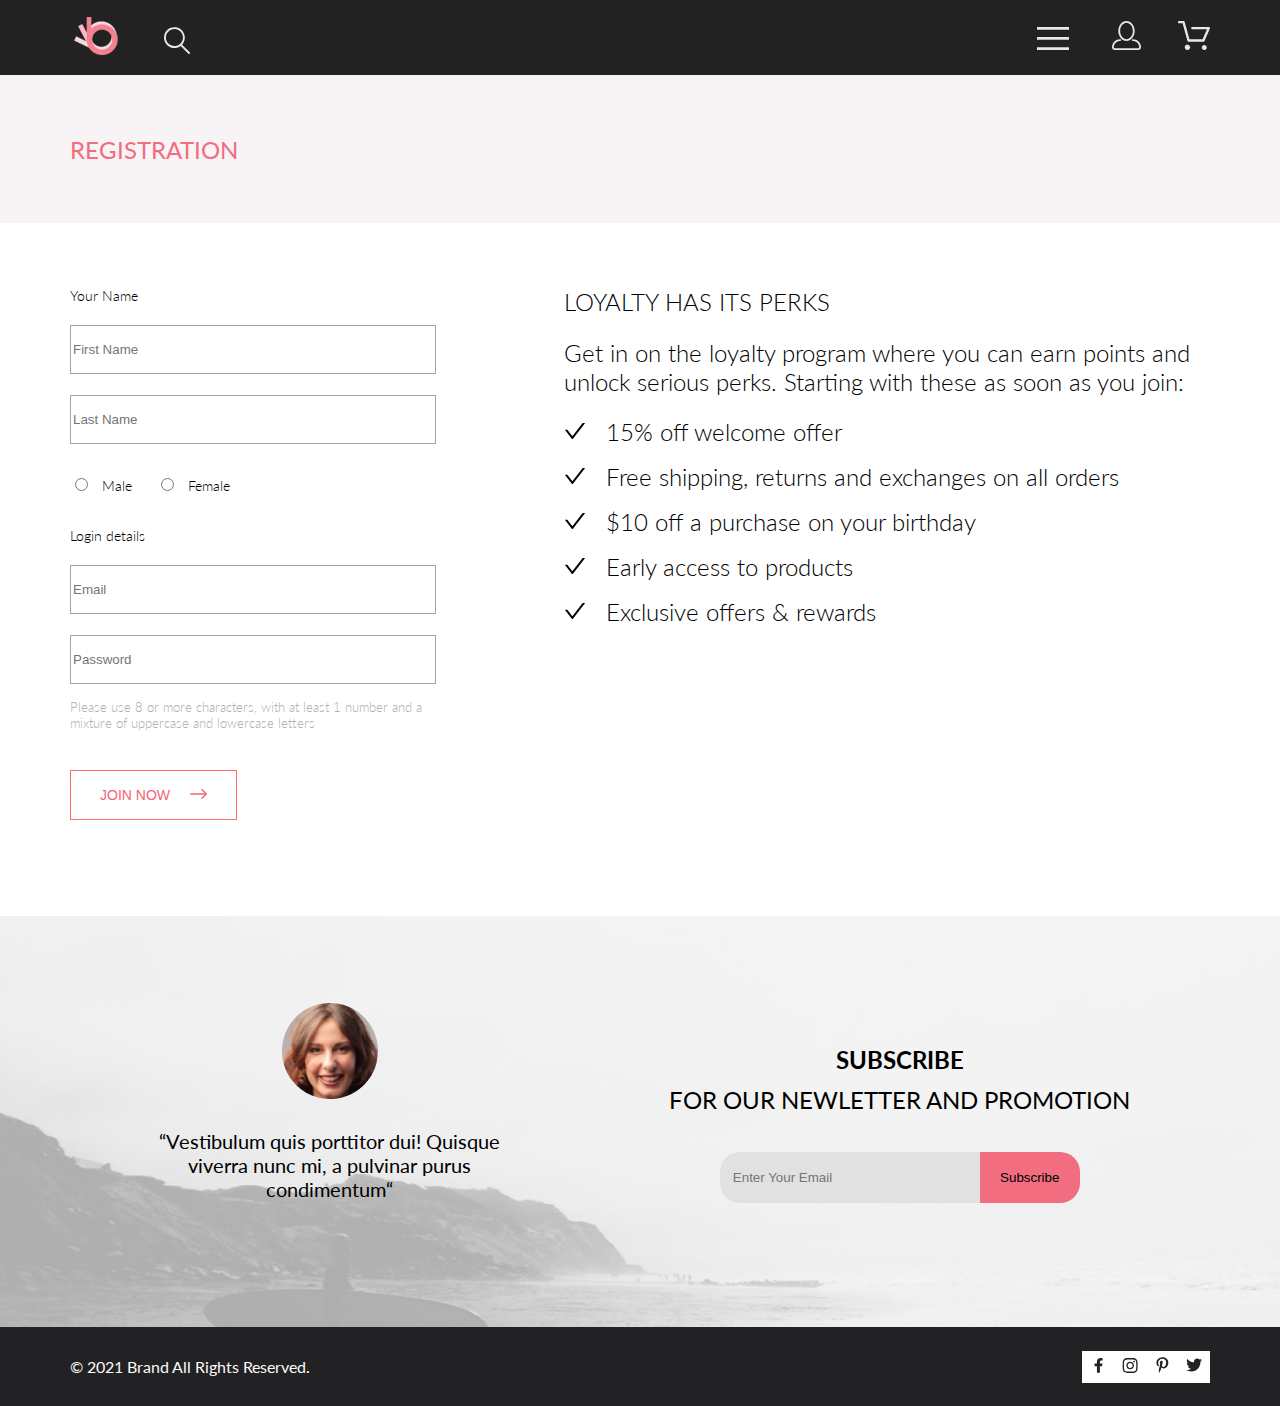
==== registration.html @ ab6d0877 "Дабавил препроцессоры, сделал вложенность и добавил страницу registration" ====
<!DOCTYPE html>
<html lang="en">

<head>
    <meta charset="UTF-8">
    <meta http-equiv="X-UA-Compatible" content="IE=edge">
    <meta name="viewport" content="width=device-width, initial-scale=1.0">
    <link rel="stylesheet" href="./css/reset.css">
    <link rel="stylesheet" href="css/style.css">
    <link rel="preconnect" href="https://fonts.gstatic.com">
    <link href="https://fonts.googleapis.com/css2?family=Lato:ital,wght@0,300;0,400;0,700;0,900;1,400&display=swap"
        rel="stylesheet">
    <title>REGISTRATION</title>
</head>

<body>
    <header class="header">
        <div class="container header__container">
            <div>
                <img src="" alt="">
                <a class="header__logo" href="./index.html"><img src="./img/logo.svg" alt="logo" width="44"
                        height="38"></a>
                <svg width="27" height="28" viewBox="0 0 27 28" fill="none" xmlns="http://www.w3.org/2000/svg">
                    <path
                        d="M19.0596 17.6259C20.6713 15.8658 21.6282 13.6048 21.7698 11.2225C21.9113 8.84018 21.2288 6.48173 19.8369 4.54318C18.445 2.60463 16.4285 1.20404 14.126 0.576619C11.8234 -0.0508009 9.3751 0.13316 7.19217 1.09761C5.00923 2.06205 3.22463 3.74825 2.13804 5.87302C1.05145 7.9978 0.729054 10.4318 1.225 12.7661C1.72094 15.1005 3.00501 17.1932 4.86158 18.6927C6.71814 20.1922 9.03413 21.0072 11.4206 21.0009C13.673 21.004 15.8645 20.27 17.6606 18.9109L25.4086 26.7179C25.4941 26.807 25.5965 26.8781 25.7099 26.927C25.8232 26.9759 25.9452 27.0017 26.0686 27.0029C26.1923 27.0033 26.3148 26.9782 26.4283 26.9292C26.5419 26.8801 26.6441 26.8082 26.7286 26.7179C26.9025 26.537 26.9997 26.2958 26.9997 26.0449C26.9997 25.794 26.9025 25.5528 26.7286 25.3719L19.0596 17.6259ZM2.88662 10.5009C2.89946 8.81563 3.41094 7.17187 4.35659 5.77685C5.30224 4.38183 6.63972 3.29801 8.20044 2.662C9.76115 2.02599 11.4752 1.86627 13.1266 2.20298C14.7779 2.53969 16.2926 3.35775 17.4797 4.55404C18.6668 5.75033 19.4732 7.27129 19.7972 8.92519C20.1212 10.5791 19.9483 12.2919 19.3002 13.8476C18.6522 15.4034 17.5581 16.7325 16.1559 17.6674C14.7536 18.6023 13.1059 19.1011 11.4206 19.1009C9.14916 19.0901 6.97482 18.1784 5.37484 16.566C3.77486 14.9537 2.87998 12.7724 2.88662 10.5009Z"
                        fill="#E8E8E8" />
                </svg>
            </div>
            <div>
                <button type="button" class="header__button">
                    <svg width="32" height="23" viewBox="0 0 32 23" fill="none" xmlns="http://www.w3.org/2000/svg">
                        <path d="M0 23V20.31H32V23H0ZM0 12.76V10.07H32V12.76H0ZM0 2.69V0H32V2.69H0Z" fill="#E8E8E8" />
                    </svg>
                </button>
                <a class="header__person" href="#"><svg width="29" height="29" viewBox="0 0 29 29" fill="none"
                        xmlns="http://www.w3.org/2000/svg">
                        <path
                            d="M14.5 19.937C19 19.937 22.656 15.464 22.656 9.968C22.656 4.472 19 0 14.5 0C13.3631 0.0217413 12.2463 0.303398 11.2351 0.823397C10.2239 1.34339 9.34507 2.08794 8.66602 3C7.12663 4.99573 6.30819 7.45381 6.34399 9.974C6.34399 15.465 10 19.937 14.5 19.937ZM14.5 1.813C18 1.813 20.844 5.472 20.844 9.969C20.844 14.466 17.998 18.125 14.5 18.125C11.002 18.125 8.15603 14.465 8.15503 9.969C8.15403 5.473 11 1.813 14.5 1.813ZM20.844 18.125C20.6036 18.125 20.373 18.2205 20.203 18.3905C20.033 18.5605 19.9375 18.7911 19.9375 19.0315C19.9375 19.2719 20.033 19.5025 20.203 19.6725C20.373 19.8425 20.6036 19.938 20.844 19.938C22.526 19.9399 24.1386 20.6088 25.3279 21.7982C26.5172 22.9875 27.1861 24.6 27.188 26.282C27.1875 26.5221 27.0918 26.7523 26.922 26.9221C26.7522 27.0918 26.5221 27.1875 26.282 27.188H2.71997C2.47985 27.1875 2.24975 27.0918 2.07996 26.9221C1.91016 26.7523 1.81449 26.5221 1.81396 26.282C1.81608 24.6001 2.48517 22.9877 3.67444 21.7985C4.86371 20.6092 6.47608 19.9401 8.15796 19.938C8.39824 19.938 8.62868 19.8425 8.79858 19.6726C8.96849 19.5027 9.06396 19.2723 9.06396 19.032C9.06396 18.7917 8.96849 18.5613 8.79858 18.3914C8.62868 18.2215 8.39824 18.126 8.15796 18.126C5.99541 18.1279 3.92201 18.9875 2.39258 20.5164C0.863144 22.0453 0.00264777 24.1185 0 26.281C0.000794067 27.0019 0.287502 27.693 0.797241 28.2027C1.30698 28.7125 1.99811 28.9992 2.71899 29H26.282C27.0027 28.9989 27.6936 28.7121 28.2031 28.2024C28.7126 27.6927 28.9992 27.0017 29 26.281C28.9974 24.1187 28.1372 22.0457 26.6083 20.5168C25.0793 18.9878 23.0063 18.1276 20.844 18.125Z"
                            fill="#E8E8E8" />
                    </svg></a>
                <a href="#"><svg width="32" height="29" viewBox="0 0 32 29" fill="none"
                        xmlns="http://www.w3.org/2000/svg">
                        <path
                            d="M26.2009 29C25.5532 28.9738 24.9415 28.6948 24.4972 28.2227C24.0529 27.7506 23.8114 27.1232 23.8245 26.475C23.8376 25.8269 24.1043 25.2097 24.5673 24.7559C25.0303 24.3022 25.6527 24.048 26.301 24.048C26.9493 24.048 27.5717 24.3022 28.0347 24.7559C28.4977 25.2097 28.7644 25.8269 28.7775 26.475C28.7906 27.1232 28.549 27.7506 28.1047 28.2227C27.6604 28.6948 27.0488 28.9738 26.401 29H26.2009ZM6.75293 26.32C6.75293 25.79 6.91011 25.2718 7.20459 24.8311C7.49907 24.3904 7.91764 24.0469 8.40735 23.844C8.89705 23.6412 9.43594 23.5881 9.95581 23.6915C10.4757 23.7949 10.9532 24.0502 11.328 24.425C11.7028 24.7998 11.9581 25.2773 12.0615 25.7972C12.1649 26.317 12.1118 26.8559 11.9089 27.3456C11.7061 27.8353 11.3626 28.2539 10.9219 28.5483C10.4812 28.8428 9.96304 29 9.43298 29C9.08087 29.0003 8.73212 28.9311 8.40674 28.7966C8.08136 28.662 7.78569 28.4646 7.53662 28.2158C7.28755 27.9669 7.09001 27.6713 6.9552 27.3461C6.82039 27.0208 6.75098 26.6721 6.75098 26.32H6.75293ZM10.553 20.686C10.2935 20.6868 10.0409 20.6024 9.83411 20.4457C9.62727 20.2891 9.47758 20.0689 9.40796 19.819L4.57495 2.36401H1.18201C0.868521 2.36401 0.567859 2.23947 0.346191 2.01781C0.124523 1.79614 0 1.49549 0 1.18201C0 0.868519 0.124523 0.567873 0.346191 0.346205C0.567859 0.124537 0.868521 5.81268e-06 1.18201 5.81268e-06H5.46301C5.7225 -0.00080736 5.97504 0.0837201 6.18176 0.240568C6.38848 0.397416 6.53784 0.617884 6.60693 0.868006L11.4399 18.323H24.6179L29.001 8.27501H14.401C14.2428 8.27961 14.0854 8.25242 13.9379 8.19507C13.7904 8.13771 13.6559 8.05134 13.5424 7.94108C13.4288 7.83082 13.3386 7.69891 13.277 7.55315C13.2154 7.40739 13.1836 7.25075 13.1836 7.0925C13.1836 6.93426 13.2154 6.77762 13.277 6.63186C13.3386 6.4861 13.4288 6.35419 13.5424 6.24393C13.6559 6.13367 13.7904 6.0473 13.9379 5.98994C14.0854 5.93259 14.2428 5.90541 14.401 5.91001H30.814C31.0097 5.90996 31.2022 5.95866 31.3744 6.05172C31.5465 6.14478 31.6928 6.27926 31.7999 6.44301C31.9078 6.60729 31.9734 6.79569 31.9908 6.99145C32.0083 7.18721 31.9771 7.38424 31.9 7.565L26.495 19.977C26.4026 20.1876 26.251 20.3668 26.0585 20.4927C25.866 20.6186 25.641 20.6858 25.411 20.686H10.553Z"
                            fill="#E8E8E8" />
                    </svg></a>
            </div>
        </div>
        <nav class="header__navigation">
            <button type="button" class="header__navigation__button">
                <img src="./img/navigation__button.svg" alt="navigation__button" width="12" height="12">
            </button>
            <h2 class="header__title">menu</h2>
            <ul class="header__navigation-list">
                <li class="header__navigation-item">
                    <a class="header__sub-title" href="#">man</a>
                    <ul class="header__sub-navigation-list">
                        <li><a href="#" class="header__sub-navigation-link">Accessories</a></li>
                        <li><a href="#" class="header__sub-navigation-link">Bags</a></li>
                        <li><a href="#" class="header__sub-navigation-link">Denim</a></li>
                        <li><a href="#" class="header__sub-navigation-link">T-Shirts</a></li>
                    </ul>
                </li>
                <li class="header__navigation-item">
                    <a class="header__sub-title" href="#">woman</a>
                    <ul class="header__sub-navigation-list">
                        <li><a href="#" class="header__sub-navigation-link">Accessories</a></li>
                        <li><a href="#" class="header__sub-navigation-link">Jackets & Coats</a></li>
                        <li><a href="#" class="header__sub-navigation-link">Polos</a></li>
                        <li><a href="#" class="header__sub-navigation-link">T-Shirts</a></li>
                        <li><a href="#" class="header__sub-navigation-link">Shirts</a></li>
                    </ul>
                </li>
                <li class="header__navigation-item">
                    <a class="header__sub-title" href="#">kids</a>
                    <ul class="header__sub-navigation-list">
                        <li><a href="#" class="header__sub-navigation-link">Accessories</a></li>
                        <li><a href="#" class="header__sub-navigation-link">Jackets & Coats</a></li>
                        <li><a href="#" class="header__sub-navigation-link">Polos</a></li>
                        <li><a href="#" class="header__sub-navigation-link">T-Shirts</a></li>
                        <li><a href="#" class="header__sub-navigation-link">Shirts</a></li>
                        <li><a href="#" class="header__sub-navigation-link">Bags</a></li>
                    </ul>
                </li>
            </ul>
        </nav>
    </header>
    <main>
        <section class="registration__banner">
            <div class="registration__banner container">
                <h1 class="registration__banner_text">registration</h1>
            </div>
        </section>
        <section class="registration container">
            <ul class="registration__box">
                <li class="registration__form">
                    <form action="#">
                        <fieldset>
                            <legend>Your Name</legend>
                            <div class="registration__form__name">
                                <label for="name"></label>
                                <input class="registration__form__area" id="name" type="text" required
                                    placeholder="First Name">
                            </div>
                            <div class="registration__form__lastname">
                                <label for="last name"></label>
                                <input class="registration__form__area" id="last name" type="text" required
                                    placeholder="Last Name">
                            </div>
                            <div class="registration__form__male">
                                <input class="registration__form__male_tape" type="radio" name="male" value="Male"
                                    id="Male">
                                <label class="registration__form__male_text" for="Male">Male</label>
                                <input class="registration__form__male_tape" type="radio" name="male" value="Female"
                                    id="Female">
                                <label class="registration__form__male_text" for="Female">Female</label>
                            </div>
                        </fieldset>
                        <fieldset>
                            <legend>Login details</legend>
                            <div class="registration__form__login">
                                <label for="email"></label>
                                <input class="registration__form__area" id="email" type="email" required
                                    placeholder="Email">
                            </div>
                            <div class="registration__form__password">
                                <label for="password"></label>
                                <input class="registration__form__area" id="password" type="password" required
                                    placeholder="Password">
                            </div>
                            <p class="registration__form_text">Please use 8 or more characters, with at least 1 number
                                and a mixture of
                                uppercase and
                                lowercase letters</p>
                        </fieldset>
                        <button type="submit" class="registration__form__button">JOIN NOW
                            <svg class="registration__form__button_img" width="17" height="10" viewBox="0 0 17 10"
                                xmlns="http://www.w3.org/2000/svg">
                                <path clip-rule="evenodd"
                                    d="M11.54 0.208095C11.6058 0.142131 11.684 0.0897967 11.77 0.0540883C11.8561 0.01838 11.9483 0 12.0415 0C12.1347 0 12.2269 0.01838 12.313 0.0540883C12.399 0.0897967 12.4772 0.142131 12.543 0.208095L16.7929 4.458C16.8589 4.5238 16.9112 4.60196 16.9469 4.68802C16.9826 4.77407 17.001 4.86632 17.001 4.95949C17.001 5.05266 16.9826 5.14491 16.9469 5.23097C16.9112 5.31702 16.8589 5.39518 16.7929 5.46098L12.543 9.71089C12.41 9.84389 12.2296 9.91861 12.0415 9.91861C11.8534 9.91861 11.673 9.84389 11.54 9.71089C11.407 9.57788 11.3323 9.39749 11.3323 9.2094C11.3323 9.0213 11.407 8.84091 11.54 8.70791L15.2898 4.95949L11.54 1.21107C11.474 1.14528 11.4217 1.06711 11.386 0.981059C11.3503 0.895005 11.3319 0.802752 11.3319 0.709584C11.3319 0.616415 11.3503 0.524162 11.386 0.438109C11.4217 0.352055 11.474 0.273891 11.54 0.208095Z" />
                                <path clip-rule="evenodd"
                                    d="M0 4.95948C0 4.77162 0.0746263 4.59146 0.207462 4.45862C0.340297 4.32579 0.52046 4.25116 0.708318 4.25116H15.583C15.7708 4.25116 15.951 4.32579 16.0838 4.45862C16.2167 4.59146 16.2913 4.77162 16.2913 4.95948C16.2913 5.14734 16.2167 5.3275 16.0838 5.46033C15.951 5.59317 15.7708 5.6678 15.583 5.6678H0.708318C0.52046 5.6678 0.340297 5.59317 0.207462 5.46033C0.0746263 5.3275 0 5.14734 0 4.95948Z" />
                            </svg>
                        </button>
                    </form>
                <li class="registration__box_info">
                    <p class="registration__info_title">LOYALTY HAS ITS PERKS</p>
                    <p class="registration__info_text">Get in on the loyalty program where you can earn points and
                        unlock serious perks. Starting with
                        these as soon as you join:</p>
                    <ul class="registration__info_list">
                        <li class="registration__info_item">15% off welcome offer</li>
                        <li class="registration__info_item">Free shipping, returns and exchanges on all orders</li>
                        <li class="registration__info_item">$10 off a purchase on your birthday</li>
                        <li class="registration__info_item">Early access to products</li>
                        <li class="registration__info_item">Exclusive offers & rewards</li>
                    </ul>
                </li>
            </ul>
        </section>
    </main>
    <footer class="footer">
        <div class="footer__box container">
            <ul class="footer__list">
                <li class="footer__info">
                    <img class="footer_women__img" src="./img/footer-women.png" alt="footer_women">
                    <p class="footer__text">“Vestibulum quis porttitor dui! Quisque viverra nunc mi, a pulvinar purus
                        condimentum“</p>
                </li>
                <li class="footer__registration">
                    <h1 class="footer__sub-title">subscribe</h1>
                    <h2 class="footer__title">for our newletter and
                        promotion</h2>
                    <form class="footer__form" action="#">
                        <label for="Email"></label>
                        <input class="footer__area" id="Email" type="email" required placeholder="   Enter Your Email">
                        <button class="footer__button" type="submit">Subscribe</button>
                    </form>
                </li>
            </ul>
        </div>
        <div class="footer__bottom">
            <div class="footer__bottom_box container">
                <div>
                    <p class="footer__bottom_text">© 2021 Brand All Rights Reserved.</p>
                </div>
                <div>
                    <ul class="footer__bottom_list">
                        <li class="footer__bottom_item"><a class="footer-link-img" href="#"><svg width="9" height="15"
                                    viewBox="0 0 9 15" xmlns="http://www.w3.org/2000/svg">
                                    <path
                                        d="M8.08836 8.28L8.50686 5.61602H5.89022V3.88729C5.89022 3.15847 6.25574 2.44806 7.42765 2.44806H8.61722V0.179975C8.61722 0.179975 7.53772 0 6.50561 0C4.35073 0 2.9422 1.27593 2.9422 3.5857V5.61602H0.546875V8.28H2.9422V14.72H5.89022V8.28H8.08836Z" />
                                </svg></a>
                        </li>
                        <li class="footer__bottom_item"><a class="footer-link-img" href="#"><svg width="16" height="15"
                                    viewBox="0 0 16 15" xmlns="http://www.w3.org/2000/svg">
                                    <path
                                        d="M8.13897 3.68159C6.02383 3.68159 4.31774 5.38491 4.31774 7.49663C4.31774 9.60835 6.02383 11.3117 8.13897 11.3117C10.2541 11.3117 11.9602 9.60835 11.9602 7.49663C11.9602 5.38491 10.2541 3.68159 8.13897 3.68159ZM8.13897 9.9769C6.77211 9.9769 5.65467 8.8646 5.65467 7.49663C5.65467 6.12866 6.76878 5.01636 8.13897 5.01636C9.50915 5.01636 10.6233 6.12866 10.6233 7.49663C10.6233 8.8646 9.50583 9.9769 8.13897 9.9769ZM13.0078 3.52554C13.0078 4.02026 12.6087 4.41538 12.1165 4.41538C11.621 4.41538 11.2252 4.01694 11.2252 3.52554C11.2252 3.03413 11.6243 2.63569 12.1165 2.63569C12.6087 2.63569 13.0078 3.03413 13.0078 3.52554ZM15.5386 4.42866C15.4821 3.23667 15.2094 2.18081 14.3347 1.31089C13.4634 0.440967 12.4058 0.168701 11.2119 0.108936C9.9814 0.039209 6.29321 0.039209 5.0627 0.108936C3.8721 0.165381 2.81453 0.437646 1.93987 1.30757C1.06522 2.17749 0.795836 3.23335 0.735973 4.42534C0.666134 5.65386 0.666134 9.33608 0.735973 10.5646C0.79251 11.7566 1.06522 12.8124 1.93987 13.6824C2.81453 14.5523 3.86878 14.8246 5.0627 14.8843C6.29321 14.9541 9.9814 14.9541 11.2119 14.8843C12.4058 14.8279 13.4634 14.5556 14.3347 13.6824C15.2061 12.8124 15.4788 11.7566 15.5386 10.5646C15.6085 9.33608 15.6085 5.65718 15.5386 4.42866ZM13.949 11.8828C13.6895 12.5335 13.1874 13.0349 12.5322 13.2972C11.5511 13.6857 9.22314 13.596 8.13897 13.596C7.05479 13.596 4.72348 13.6824 3.74573 13.2972C3.09389 13.0382 2.59171 12.5369 2.32898 11.8828C1.93987 10.9033 2.02967 8.57905 2.02967 7.49663C2.02967 6.41421 1.9432 4.08667 2.32898 3.1105C2.58838 2.45972 3.09056 1.95835 3.74573 1.69604C4.7268 1.30757 7.05479 1.39722 8.13897 1.39722C9.22314 1.39722 11.5545 1.31089 12.5322 1.69604C13.184 1.95503 13.6862 2.4564 13.949 3.1105C14.3381 4.08999 14.2483 6.41421 14.2483 7.49663C14.2483 8.57905 14.3381 10.9066 13.949 11.8828Z" />
                                </svg></a></li>
                        <li class="footer__bottom_item"><a class="footer-link-img" href="#"><svg width="13" height="16"
                                    viewBox="0 0 13 16" xmlns="http://www.w3.org/2000/svg">
                                    <path
                                        d="M6.74032 0.203125C3.55564 0.203125 0.408203 2.34063 0.408203 5.8C0.408203 8 1.63738 9.25 2.38233 9.25C2.68963 9.25 2.86655 8.3875 2.86655 8.14375C2.86655 7.85313 2.13091 7.23438 2.13091 6.025C2.13091 3.5125 4.03055 1.73125 6.4889 1.73125C8.60271 1.73125 10.1671 2.94062 10.1671 5.1625C10.1671 6.82187 9.50597 9.93437 7.36422 9.93437C6.59133 9.93437 5.93018 9.37187 5.93018 8.56563C5.93018 7.38438 6.74963 6.24062 6.74963 5.02187C6.74963 2.95312 3.835 3.32812 3.835 5.82812C3.835 6.35313 3.90018 6.93437 4.13298 7.4125C3.70463 9.26875 2.82931 12.0344 2.82931 13.9469C2.82931 14.5375 2.91311 15.1188 2.96899 15.7094C3.07452 15.8281 3.02175 15.8156 3.18316 15.7563C4.74757 13.6 4.69169 13.1781 5.3994 10.3562C5.78119 11.0875 6.76826 11.4812 7.55046 11.4812C10.8469 11.4812 12.3275 8.24688 12.3275 5.33125C12.3275 2.22813 9.66427 0.203125 6.74032 0.203125Z" />
                                </svg></a></li>
                        <li class="footer__bottom_item"><a class="footer-link-img" href="#"><svg width="17" height="14"
                                    viewBox="0 0 17 14" xmlns="http://www.w3.org/2000/svg">
                                    <path
                                        d="M14.417 3.74052C14.427 3.88264 14.427 4.0248 14.427 4.16692C14.427 8.50192 11.1498 13.4969 5.15986 13.4969C3.31448 13.4969 1.60022 12.9588 0.158203 12.0248C0.420396 12.0552 0.67247 12.0654 0.944752 12.0654C2.46741 12.0654 3.8691 11.5476 4.98843 10.6644C3.5565 10.6339 2.3565 9.68977 1.94305 8.39027C2.14475 8.4207 2.34642 8.44102 2.5582 8.44102C2.85063 8.44102 3.14308 8.40039 3.41533 8.32936C1.92291 8.02477 0.803551 6.70498 0.803551 5.11108V5.07048C1.23715 5.31414 1.74139 5.46642 2.2758 5.4867C1.39849 4.89786 0.823727 3.8928 0.823727 2.75573C0.823727 2.14661 0.985041 1.58823 1.26741 1.10092C2.87077 3.09077 5.28086 4.39023 7.98334 4.53239C7.93293 4.28873 7.90266 4.03495 7.90266 3.78114C7.90266 1.97402 9.35477 0.501953 11.1598 0.501953C12.0976 0.501953 12.9446 0.897891 13.5396 1.53748C14.2757 1.39536 14.9816 1.12123 15.6068 0.745609C15.3648 1.50705 14.8505 2.14664 14.1749 2.5527C14.8304 2.48167 15.4657 2.29889 16.0505 2.04511C15.6069 2.69483 15.0522 3.27348 14.417 3.74052Z" />
                                </svg></a></li>
                    </ul>
                </div>
            </div>
        </div>
    </footer>
</body>

</html>
---- css/style.css ----
/* http://meyerweb.com/eric/tools/css/reset/ 
   v2.0 | 20110126
   License: none (public domain)
*/
html,
body,
div,
span,
applet,
object,
iframe,
h1,
h2,
h3,
h4,
h5,
h6,
p,
blockquote,
pre,
a,
abbr,
acronym,
address,
big,
cite,
code,
del,
dfn,
em,
img,
ins,
kbd,
q,
s,
samp,
small,
strike,
strong,
sub,
sup,
tt,
var,
b,
u,
i,
center,
dl,
dt,
dd,
ol,
ul,
li,
fieldset,
form,
label,
legend,
table,
caption,
tbody,
tfoot,
thead,
tr,
th,
td,
article,
aside,
canvas,
details,
embed,
figure,
figcaption,
footer,
header,
hgroup,
menu,
nav,
output,
ruby,
section,
summary,
time,
mark,
audio,
video {
  margin: 0;
  padding: 0;
  border: 0;
  font-size: 100%;
  vertical-align: baseline;
}

/* HTML5 display-role reset for older browsers */
article,
aside,
details,
figcaption,
figure,
footer,
header,
hgroup,
menu,
nav,
section {
  display: block;
}

body {
  line-height: 1;
}

ol,
ul {
  list-style: none;
}

blockquote,
q {
  quotes: none;
}

blockquote:before,
blockquote:after,
q:before,
q:after {
  content: '';
  content: none;
}

table {
  border-collapse: collapse;
  border-spacing: 0;
}

body {
  font-family: Lato;
  font-size: 14px;
  font-style: normal;
  font-weight: 300;
  line-height: 17px;
}

.container {
  width: 1140px;
  margin: 0 auto;
}

.visually-hidden {
  position: absolute;
  width: 1px;
  height: 1px;
  margin: -1px;
  padding: 0;
  overflow: hidden;
  border: 0;
  clip: rect(0 0 0 0);
}

.header {
  background-color: #222222;
}

.header__navigation {
  display: none;
  height: 764px;
  width: 232px;
  border-radius: 0px;
  background: #FFFFFF;
  position: absolute;
  right: 0px;
  box-shadow: 0 0 12px 2px;
}

.header__navigation__button {
  background: transparent;
  border: none;
  position: absolute;
  right: 0;
  margin: 12px 12px 0 0;
}

.header__title {
  text-transform: uppercase;
  font-weight: 700;
  letter-spacing: 0em;
  text-align: left;
  margin: 37px 0 24px 34px;
}

.header__navigation-list {
  margin: 0 0 24px 34px;
}

.header__navigation-item {
  margin: 20px 0 0 0;
}

.header__sub-title {
  font-style: normal;
  font-weight: 400;
  color: var(--dark-pink-color);
  text-decoration: none;
  text-transform: uppercase;
}

.header__sub-navigation-list {
  margin: 12px 0 0 0;
  display: flex;
  flex-direction: column;
}

.header__sub-navigation-link {
  margin-left: 21px;
  margin-bottom: 11px;
  text-decoration: none;
  display: flex;
  color: #6F6E6E;
  font-weight: 400;
}

.header__container {
  display: flex;
  justify-content: space-between;
  min-height: 75px;
  align-items: center;
}

.header__logo {
  margin: 0 41px 0 0;
}

.header__button {
  background: transparent;
  border: none;
  margin: 0 33px 0 0;
  position: relative;
}

.header__person {
  margin: 0 33px 0 0;
}

.brand {
  margin: 0 auto;
  display: flex;
  margin-bottom: 63px;
  background: #F1E4E6;
  height: 764px;
}

.brand__title-container {
  flex-grow: 1;
  padding: 0 0 0 91px;
  display: flex;
  align-items: center;
}

.brand__title {
  font-size: 48px;
  font-weight: 900;
  line-height: 58px;
  text-transform: uppercase;
  /*width: 337px;*/
}

.brand__sub-title {
  font-size: 32px;
  font-weight: 700;
  line-height: 38px;
  display: block;
}

.brand__pink-sub-title {
  color: #F16D7F;
}

.promotions {
  margin-bottom: 97px;
}

.promotions__title {
  font-size: 24px;
  font-weight: 700;
  line-height: 29px;
  color: #F16D7F;
  text-transform: uppercase;
}

.promotions__text {
  position: absolute;
  text-transform: uppercase;
  font-size: 16px;
  font-weight: 400;
  line-height: 19px;
  top: 100px;
  color: #FFFFFF;
}

.promotions__list {
  display: flex;
  justify-content: space-between;
  flex-wrap: wrap;
}

.promotions__item {
  width: 360px;
  min-height: 260px;
  display: flex;
  align-items: center;
  justify-content: center;
  margin: 0 0 30px;
}

.promotions__item--women {
  background-image: url("../img/promotions-women.jpg");
  background-size: cover;
  position: relative;
}

.promotions__item--men {
  background-image: url("../img/promotions-man.jpg");
  background-size: cover;
  position: relative;
}

.promotions__item--kids {
  background-image: url("../img/promotions-kids.jpg");
  background-size: cover;
  position: relative;
}

.promotions__item--accesories {
  background-image: url("../img/promotions-accesories.jpg");
  background-size: cover;
  width: 100%;
  position: relative;
}

.products {
  display: flex;
  align-items: center;
  flex-direction: column;
}

.products__title {
  font-size: 30px;
  font-weight: 400;
  line-height: 36px;
  padding-bottom: 6px;
}

.products__list {
  display: flex;
  flex-wrap: wrap;
  justify-content: space-between;
}

.products__item {
  width: 360px;
  margin: 0 0 30px;
}

.products__text {
  font-size: 14px;
  font-weight: 400;
  line-height: 17px;
  color: #9F9F9F;
  margin-bottom: 48px;
}

.product:hover .product__overlay:before,
.product:hover .product__button,
.product:hover .product__button-img {
  display: block;
}

.product__img {
  display: block;
}

.product__description {
  background: #F8F8F8;
  padding: 25px 29px 20px 17px;
}

.product__title {
  font-size: 13px;
  font-weight: 400;
  line-height: 16px;
  margin-bottom: 13px;
  text-transform: uppercase;
}

.product__text {
  font-size: 14px;
  font-style: normal;
  font-weight: 300;
  line-height: 17px;
  margin-bottom: 18px;
}

.product__price {
  font-size: 16px;
  font-weight: 400;
  line-height: 19px;
  color: #F16D7F;
}

.product__button {
  display: none;
  position: absolute;
  top: 200px;
  left: 120px;
  background: transparent;
  border: 1px solid #FFFFFF;
  font-weight: 400;
  color: #FFFFFF;
  padding: 14px 12px 14px 50px;
}

.product__overlay {
  position: relative;
}

.product__overlay:before {
  content: '';
  position: absolute;
  background: rgba(58, 56, 56, 0.86);
  width: 360px;
  height: 420px;
  display: none;
}

.product__button-img {
  position: absolute;
  display: none;
  top: 50%;
  left: 135px;
}

.product__browse__button {
  background: transparent;
  border: 1px solid #FF6A6A;
  width: 211px;
  height: 41px;
  margin: 48px 0 95px 0;
  font-size: 16px;
  font-weight: 400;
  line-height: 19px;
  color: #F26376;
}

.product__browse__button:hover {
  background-color: #FF6A6A;
  color: #FFFFFF;
}

.features {
  background-color: #222224;
}

.features__box {
  min-height: 340px;
  display: flex;
  align-items: center;
}

.features__list {
  display: flex;
  flex-wrap: wrap;
  justify-content: space-between;
  flex-grow: 1;
}

.features__item {
  max-width: 360px;
  display: flex;
  align-items: center;
  flex-direction: column;
  height: 140px;
  justify-content: center;
}

.features__img {
  margin-bottom: 28px;
  display: block;
}

.features__title {
  margin-bottom: 16px;
  color: #FFFFFF;
  font-size: 20px;
  font-weight: 400;
  line-height: 24px;
}

.features__text {
  color: #FFFFFF;
  font-size: 14px;
  font-weight: 300;
  line-height: 17px;
  text-align: center;
}

.footer {
  background-image: url(../img/footer-img.png);
  min-height: 448px;
  background-size: cover;
  flex-grow: 1;
}

.footer__list {
  display: flex;
  justify-content: space-around;
  align-items: center;
  flex-grow: 1;
}

.footer_women__img {
  display: block;
}

.footer__info {
  display: flex;
  flex-direction: column;
  align-items: center;
  margin-top: 87px;
  margin-bottom: 126px;
  width: 360px;
}

.footer__text {
  font-size: 20px;
  font-weight: 400;
  line-height: 24px;
  text-align: center;
  margin-top: 30px;
}

.footer__registration {
  display: flex;
  flex-direction: column;
  align-items: center;
}

.footer__sub-title {
  font-size: 24px;
  font-weight: 700;
  line-height: 40px;
  text-align: center;
  text-transform: uppercase;
}

.footer__title {
  font-size: 24px;
  font-weight: 400;
  line-height: 40px;
  text-align: center;
  text-transform: uppercase;
  margin-bottom: 32px;
}

.footer__form {
  display: flex;
  align-items: center;
}

.footer__area {
  background: #E1E1E1;
  height: 49px;
  width: 256px;
  border-radius: 20px 0 0 20px;
  border: none;
}

.footer__button {
  background: #F16D7F;
  height: 51px;
  width: 100px;
  border-radius: 0 20px 20px 0;
  border: none;
}

.footer__bottom {
  background-color: #222224;
  min-height: 79px;
  display: flex;
  justify-content: center;
}

.footer__bottom_box {
  display: flex;
  justify-content: space-between;
  align-items: center;
}

.footer__bottom_text {
  font-size: 16px;
  font-weight: 400;
  line-height: 19px;
  color: #FBFBFB;
}

.footer__bottom_list {
  display: flex;
}

.footer-link-img {
  fill: #222222;
}

.footer__bottom_item {
  background-color: #fff;
  height: 32px;
  width: 32px;
  border-radius: 0px;
  display: flex;
  justify-content: center;
  align-items: center;
}

.footer__bottom_item:hover {
  background-color: #F16D7F;
}

.footer__bottom_item:hover .footer-link-img {
  fill: white;
}

.registration__banner {
  display: flex;
  background: #F8F3F4;
  height: 148px;
  align-items: center;
}

.registration__banner_text {
  text-transform: uppercase;
  color: #F16D7F;
  font-size: 24px;
  font-weight: 400;
  line-height: 29px;
}

.registration__box {
  display: flex;
  justify-content: space-between;
  margin: 64px 0 0 0;
}

.registration__form__area {
  width: 360px;
  height: 45px;
  margin-top: 21px;
  border: 1px solid #A4A4A4;
}

.registration__form__male {
  margin: 31px 0 33px 0;
}

.registration__form__male_tape {
  border: 1px solid #A4A4A4;
  margin-right: 10px;
}

.registration__form__male_text {
  margin-right: 20px;
}

.registration__form_text {
  margin: 15px 0 0 0;
  width: 359px;
  font-size: 13px;
  font-weight: 300;
  line-height: 16px;
  color: #B1B1B1;
}

.registration__form__button {
  background: transparent;
  border: 1px solid #FF6A6A;
  width: 167px;
  height: 50px;
  margin: 39px 0 96px 0;
  padding: 16px 66px 17px 29px;
  font-size: 14px;
  font-weight: 400;
  line-height: 17px;
  color: #F26376;
  position: relative;
}

.registration__form__button:hover {
  background-color: #FF6A6A;
  color: #FFFFFF;
}

.registration__form__button:hover .registration__form__button_img {
  fill: white;
}

.registration__form__button_img {
  position: absolute;
  right: 29px;
  top: 18px;
  fill: #F26376;
}

.registration__box_info {
  font-size: 24px;
  font-weight: 300;
  line-height: 29px;
  margin: 0 0 0 128px;
}

.registration__info_text {
  margin: 22px 0 21px 0;
}

.registration__info_item {
  margin: 0 0 16px 42px;
  position: relative;
}

.registration__info_item:before {
  content: '';
  position: absolute;
  background-image: url(../img/registration-info-img.svg);
  width: 20px;
  height: 16px;
  left: -41px;
  top: 20%;
}
/*# sourceMappingURL=style.css.map */
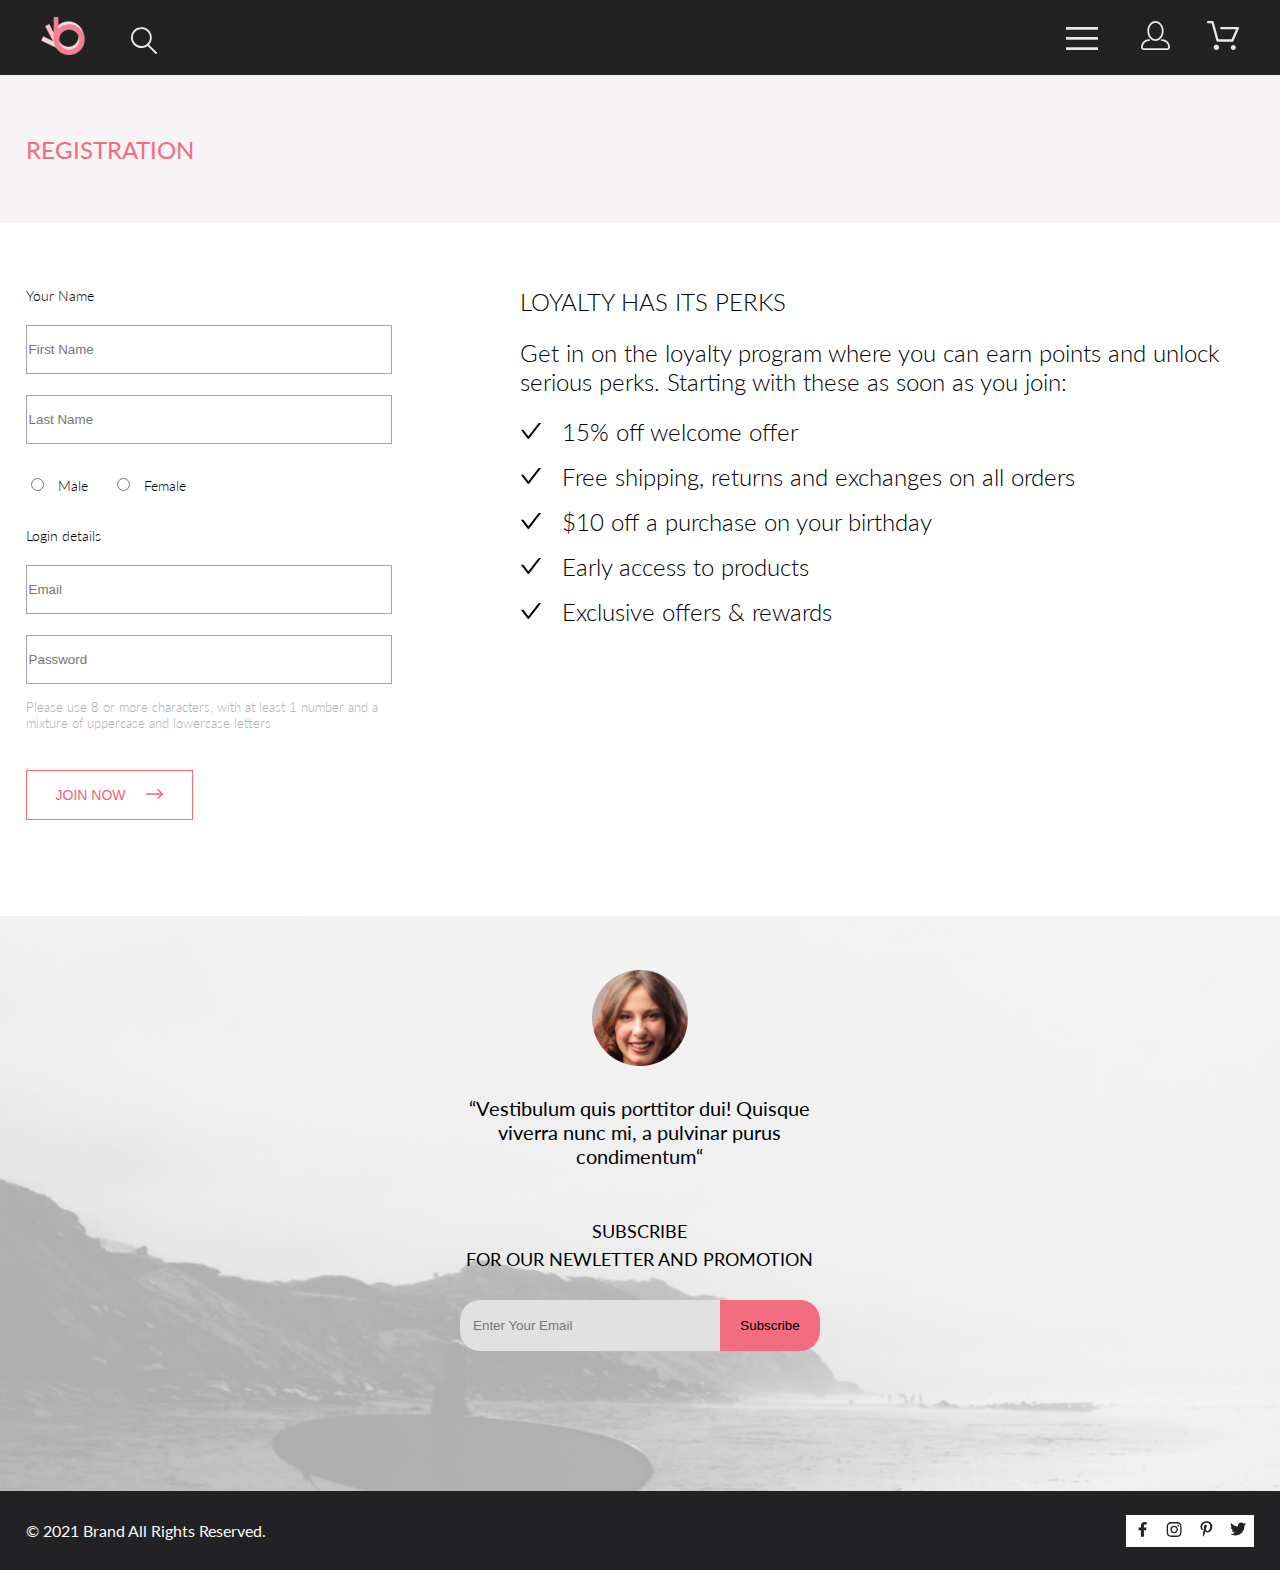
==== commit 307996e1: "Добавил миксины и адаптивность к страницам index и registration" ====
--- a/registration.html
+++ b/registration.html
@@ -17,7 +17,6 @@
     <header class="header">
         <div class="container header__container">
             <div>
-                <img src="" alt="">
                 <a class="header__logo" href="./index.html"><img src="./img/logo.svg" alt="logo" width="44"
                         height="38"></a>
                 <svg width="27" height="28" viewBox="0 0 27 28" fill="none" xmlns="http://www.w3.org/2000/svg">
@@ -38,7 +37,7 @@
                             d="M14.5 19.937C19 19.937 22.656 15.464 22.656 9.968C22.656 4.472 19 0 14.5 0C13.3631 0.0217413 12.2463 0.303398 11.2351 0.823397C10.2239 1.34339 9.34507 2.08794 8.66602 3C7.12663 4.99573 6.30819 7.45381 6.34399 9.974C6.34399 15.465 10 19.937 14.5 19.937ZM14.5 1.813C18 1.813 20.844 5.472 20.844 9.969C20.844 14.466 17.998 18.125 14.5 18.125C11.002 18.125 8.15603 14.465 8.15503 9.969C8.15403 5.473 11 1.813 14.5 1.813ZM20.844 18.125C20.6036 18.125 20.373 18.2205 20.203 18.3905C20.033 18.5605 19.9375 18.7911 19.9375 19.0315C19.9375 19.2719 20.033 19.5025 20.203 19.6725C20.373 19.8425 20.6036 19.938 20.844 19.938C22.526 19.9399 24.1386 20.6088 25.3279 21.7982C26.5172 22.9875 27.1861 24.6 27.188 26.282C27.1875 26.5221 27.0918 26.7523 26.922 26.9221C26.7522 27.0918 26.5221 27.1875 26.282 27.188H2.71997C2.47985 27.1875 2.24975 27.0918 2.07996 26.9221C1.91016 26.7523 1.81449 26.5221 1.81396 26.282C1.81608 24.6001 2.48517 22.9877 3.67444 21.7985C4.86371 20.6092 6.47608 19.9401 8.15796 19.938C8.39824 19.938 8.62868 19.8425 8.79858 19.6726C8.96849 19.5027 9.06396 19.2723 9.06396 19.032C9.06396 18.7917 8.96849 18.5613 8.79858 18.3914C8.62868 18.2215 8.39824 18.126 8.15796 18.126C5.99541 18.1279 3.92201 18.9875 2.39258 20.5164C0.863144 22.0453 0.00264777 24.1185 0 26.281C0.000794067 27.0019 0.287502 27.693 0.797241 28.2027C1.30698 28.7125 1.99811 28.9992 2.71899 29H26.282C27.0027 28.9989 27.6936 28.7121 28.2031 28.2024C28.7126 27.6927 28.9992 27.0017 29 26.281C28.9974 24.1187 28.1372 22.0457 26.6083 20.5168C25.0793 18.9878 23.0063 18.1276 20.844 18.125Z"
                             fill="#E8E8E8" />
                     </svg></a>
-                <a href="#"><svg width="32" height="29" viewBox="0 0 32 29" fill="none"
+                <a class="header__shoppingbag" href="#"><svg width="32" height="29" viewBox="0 0 32 29" fill="none"
                         xmlns="http://www.w3.org/2000/svg">
                         <path
                             d="M26.2009 29C25.5532 28.9738 24.9415 28.6948 24.4972 28.2227C24.0529 27.7506 23.8114 27.1232 23.8245 26.475C23.8376 25.8269 24.1043 25.2097 24.5673 24.7559C25.0303 24.3022 25.6527 24.048 26.301 24.048C26.9493 24.048 27.5717 24.3022 28.0347 24.7559C28.4977 25.2097 28.7644 25.8269 28.7775 26.475C28.7906 27.1232 28.549 27.7506 28.1047 28.2227C27.6604 28.6948 27.0488 28.9738 26.401 29H26.2009ZM6.75293 26.32C6.75293 25.79 6.91011 25.2718 7.20459 24.8311C7.49907 24.3904 7.91764 24.0469 8.40735 23.844C8.89705 23.6412 9.43594 23.5881 9.95581 23.6915C10.4757 23.7949 10.9532 24.0502 11.328 24.425C11.7028 24.7998 11.9581 25.2773 12.0615 25.7972C12.1649 26.317 12.1118 26.8559 11.9089 27.3456C11.7061 27.8353 11.3626 28.2539 10.9219 28.5483C10.4812 28.8428 9.96304 29 9.43298 29C9.08087 29.0003 8.73212 28.9311 8.40674 28.7966C8.08136 28.662 7.78569 28.4646 7.53662 28.2158C7.28755 27.9669 7.09001 27.6713 6.9552 27.3461C6.82039 27.0208 6.75098 26.6721 6.75098 26.32H6.75293ZM10.553 20.686C10.2935 20.6868 10.0409 20.6024 9.83411 20.4457C9.62727 20.2891 9.47758 20.0689 9.40796 19.819L4.57495 2.36401H1.18201C0.868521 2.36401 0.567859 2.23947 0.346191 2.01781C0.124523 1.79614 0 1.49549 0 1.18201C0 0.868519 0.124523 0.567873 0.346191 0.346205C0.567859 0.124537 0.868521 5.81268e-06 1.18201 5.81268e-06H5.46301C5.7225 -0.00080736 5.97504 0.0837201 6.18176 0.240568C6.38848 0.397416 6.53784 0.617884 6.60693 0.868006L11.4399 18.323H24.6179L29.001 8.27501H14.401C14.2428 8.27961 14.0854 8.25242 13.9379 8.19507C13.7904 8.13771 13.6559 8.05134 13.5424 7.94108C13.4288 7.83082 13.3386 7.69891 13.277 7.55315C13.2154 7.40739 13.1836 7.25075 13.1836 7.0925C13.1836 6.93426 13.2154 6.77762 13.277 6.63186C13.3386 6.4861 13.4288 6.35419 13.5424 6.24393C13.6559 6.13367 13.7904 6.0473 13.9379 5.98994C14.0854 5.93259 14.2428 5.90541 14.401 5.91001H30.814C31.0097 5.90996 31.2022 5.95866 31.3744 6.05172C31.5465 6.14478 31.6928 6.27926 31.7999 6.44301C31.9078 6.60729 31.9734 6.79569 31.9908 6.99145C32.0083 7.18721 31.9771 7.38424 31.9 7.565L26.495 19.977C26.4026 20.1876 26.251 20.3668 26.0585 20.4927C25.866 20.6186 25.641 20.6858 25.411 20.686H10.553Z"
--- a/css/style.css
+++ b/css/style.css
@@ -135,13 +135,13 @@
 body {
   font-family: Lato;
   font-size: 14px;
+  line-height: 17px;
+  font-weight: 300;
   font-style: normal;
-  font-weight: 300;
-  line-height: 17px;
 }
 
 .container {
-  width: 1140px;
+  width: 71%;
   margin: 0 auto;
 }
 
@@ -156,8 +156,15 @@
   clip: rect(0 0 0 0);
 }
 
+@media (max-width: 1600px) {
+  .container {
+    width: 96%;
+  }
+}
+
 .header {
   background-color: #222222;
+  min-width: auto;
 }
 
 .header__navigation {
@@ -240,12 +247,46 @@
   margin: 0 33px 0 0;
 }
 
+@media (max-width: 1600px) {
+  .header {
+    padding: 0 16px;
+  }
+}
+
+@media (max-width: 376px) {
+  .header {
+    padding: 0 16px;
+  }
+  .header__person {
+    display: none;
+  }
+  .header__shoppingbag {
+    display: none;
+  }
+  .header__button {
+    margin: 0 0 0 0;
+  }
+}
+
 .brand {
   margin: 0 auto;
   display: flex;
   margin-bottom: 63px;
   background: #F1E4E6;
-  height: 764px;
+  min-width: auto;
+  min-height: 763px;
+}
+
+@media (max-width: 1600px) {
+  .brand {
+    min-height: 367px;
+  }
+}
+
+@media (max-width: 767px) {
+  .brand {
+    min-height: 363px;
+  }
 }
 
 .brand__title-container {
@@ -255,44 +296,97 @@
   align-items: center;
 }
 
+@media (max-width: 1600px) {
+  .brand__title-container {
+    padding: 0 0 0 68px;
+  }
+}
+
+@media (max-width: 767px) {
+  .brand__title-container {
+    padding: 0 0 0 83px;
+  }
+}
+
 .brand__title {
   font-size: 48px;
+  line-height: 58px;
   font-weight: 900;
-  line-height: 58px;
   text-transform: uppercase;
-  /*width: 337px;*/
+}
+
+@media (max-width: 1600px) {
+  .brand__title {
+    font-size: 44px;
+    line-height: 52px;
+    font-weight: normal;
+  }
+}
+
+@media (max-width: 767px) {
+  .brand__title {
+    font-size: 38px;
+    line-height: 46px;
+    font-weight: normal;
+  }
 }
 
 .brand__sub-title {
   font-size: 32px;
+  line-height: 38px;
   font-weight: 700;
-  line-height: 38px;
   display: block;
+}
+
+@media (max-width: 1600px) {
+  .brand__sub-title {
+    font-size: 24px;
+    line-height: 29px;
+    font-weight: normal;
+  }
+}
+
+@media (max-width: 767px) {
+  .brand__sub-title {
+    font-size: 20px;
+    line-height: 24px;
+    font-weight: normal;
+  }
 }
 
 .brand__pink-sub-title {
   color: #F16D7F;
 }
 
+.brand__img {
+  width: 50%;
+  height: auto;
+}
+
+@media (max-width: 376px) {
+  .brand__img {
+    display: none;
+  }
+}
+
 .promotions {
   margin-bottom: 97px;
+  min-width: auto;
 }
 
 .promotions__title {
   font-size: 24px;
+  line-height: 29px;
   font-weight: 700;
-  line-height: 29px;
   color: #F16D7F;
   text-transform: uppercase;
 }
 
 .promotions__text {
-  position: absolute;
   text-transform: uppercase;
   font-size: 16px;
-  font-weight: 400;
   line-height: 19px;
-  top: 100px;
+  font-weight: 400;
   color: #FFFFFF;
 }
 
@@ -303,7 +397,7 @@
 }
 
 .promotions__item {
-  width: 360px;
+  width: 31.6%;
   min-height: 260px;
   display: flex;
   align-items: center;
@@ -311,29 +405,57 @@
   margin: 0 0 30px;
 }
 
+@media (max-width: 1600px) {
+  .promotions__item {
+    width: 31.5%;
+    min-height: 168px;
+    margin: 0 0 19px;
+  }
+}
+
+@media (max-width: 767px) {
+  .promotions__item {
+    width: 100%;
+    min-height: 247px;
+    margin: 0 0 32px;
+  }
+}
+
 .promotions__item--women {
+  flex-direction: column;
   background-image: url("../img/promotions-women.jpg");
   background-size: cover;
-  position: relative;
 }
 
 .promotions__item--men {
+  flex-direction: column;
   background-image: url("../img/promotions-man.jpg");
   background-size: cover;
-  position: relative;
 }
 
 .promotions__item--kids {
+  flex-direction: column;
   background-image: url("../img/promotions-kids.jpg");
   background-size: cover;
-  position: relative;
 }
 
 .promotions__item--accesories {
+  flex-direction: column;
   background-image: url("../img/promotions-accesories.jpg");
   background-size: cover;
   width: 100%;
-  position: relative;
+}
+
+@media (max-width: 1600px) {
+  .promotions {
+    min-height: 116px;
+  }
+}
+
+@media (max-width: 767px) {
+  .promotions {
+    min-height: 116px;
+  }
 }
 
 .products {
@@ -344,8 +466,8 @@
 
 .products__title {
   font-size: 30px;
-  font-weight: 400;
   line-height: 36px;
+  font-weight: 400;
   padding-bottom: 6px;
 }
 
@@ -362,8 +484,8 @@
 
 .products__text {
   font-size: 14px;
-  font-weight: 400;
   line-height: 17px;
+  font-weight: 400;
   color: #9F9F9F;
   margin-bottom: 48px;
 }
@@ -385,24 +507,24 @@
 
 .product__title {
   font-size: 13px;
-  font-weight: 400;
   line-height: 16px;
+  font-weight: 400;
   margin-bottom: 13px;
   text-transform: uppercase;
 }
 
 .product__text {
   font-size: 14px;
+  line-height: 17px;
+  font-weight: 300;
   font-style: normal;
-  font-weight: 300;
-  line-height: 17px;
   margin-bottom: 18px;
 }
 
 .product__price {
   font-size: 16px;
-  font-weight: 400;
   line-height: 19px;
+  font-weight: 400;
   color: #F16D7F;
 }
 
@@ -445,8 +567,8 @@
   height: 41px;
   margin: 48px 0 95px 0;
   font-size: 16px;
-  font-weight: 400;
   line-height: 19px;
+  font-weight: 400;
   color: #F26376;
 }
 
@@ -457,6 +579,7 @@
 
 .features {
   background-color: #222224;
+  max-width: 1600px auto;
 }
 
 .features__box {
@@ -472,6 +595,15 @@
   flex-grow: 1;
 }
 
+@media (max-width: 1600px) {
+  .features__list {
+    flex-direction: column;
+    align-items: center;
+    min-height: 610px;
+    margin: 0 0 64px 0;
+  }
+}
+
 .features__item {
   max-width: 360px;
   display: flex;
@@ -479,6 +611,12 @@
   flex-direction: column;
   height: 140px;
   justify-content: center;
+}
+
+@media (max-width: 1600px) {
+  .features__item {
+    margin: 48px 0 0 0;
+  }
 }
 
 .features__img {
@@ -490,15 +628,15 @@
   margin-bottom: 16px;
   color: #FFFFFF;
   font-size: 20px;
-  font-weight: 400;
   line-height: 24px;
+  font-weight: 400;
 }
 
 .features__text {
+  font-size: 14px;
+  line-height: 17px;
+  font-weight: 300;
   color: #FFFFFF;
-  font-size: 14px;
-  font-weight: 300;
-  line-height: 17px;
   text-align: center;
 }
 
@@ -516,6 +654,13 @@
   flex-grow: 1;
 }
 
+@media (max-width: 1600px) {
+  .footer__list {
+    flex-direction: column;
+    align-items: center;
+  }
+}
+
 .footer_women__img {
   display: block;
 }
@@ -529,10 +674,24 @@
   width: 360px;
 }
 
+@media (max-width: 1600px) {
+  .footer__info {
+    margin-top: 54px;
+    margin-bottom: 48px;
+  }
+}
+
+@media (max-width: 767px) {
+  .footer__info {
+    margin-top: 54px;
+    margin-bottom: 59px;
+  }
+}
+
 .footer__text {
   font-size: 20px;
-  font-weight: 400;
   line-height: 24px;
+  font-weight: 400;
   text-align: center;
   margin-top: 30px;
 }
@@ -545,24 +704,69 @@
 
 .footer__sub-title {
   font-size: 24px;
+  line-height: 37px;
   font-weight: 700;
-  line-height: 40px;
   text-align: center;
   text-transform: uppercase;
 }
 
+@media (max-width: 1600px) {
+  .footer__sub-title {
+    font-size: 18px;
+    line-height: 30px;
+    font-weight: 400;
+  }
+}
+
+@media (max-width: 767px) {
+  .footer__sub-title {
+    font-size: 24px;
+    line-height: 38px;
+    font-weight: 700;
+  }
+}
+
 .footer__title {
-  font-size: 24px;
-  font-weight: 400;
-  line-height: 40px;
+  font-size: 18px;
+  line-height: 30px;
+  font-weight: 400;
   text-align: center;
   text-transform: uppercase;
   margin-bottom: 32px;
 }
 
+@media (max-width: 1600px) {
+  .footer__title {
+    margin-bottom: 27px;
+    font-size: 18px;
+    line-height: 27px;
+    font-weight: 400;
+  }
+}
+
+@media (max-width: 767px) {
+  .footer__title {
+    font-size: 14px;
+    line-height: 21px;
+    font-weight: 400;
+  }
+}
+
 .footer__form {
   display: flex;
   align-items: center;
+}
+
+@media (max-width: 1600px) {
+  .footer__form {
+    margin-bottom: 140px;
+  }
+}
+
+@media (max-width: 767px) {
+  .footer__form {
+    margin-bottom: 110px;
+  }
 }
 
 .footer__area {
@@ -594,11 +798,25 @@
   align-items: center;
 }
 
+@media (max-width: 767px) {
+  .footer__bottom_box {
+    flex-direction: column-reverse;
+    align-items: center;
+    margin: 43px 0 9px 0;
+  }
+}
+
 .footer__bottom_text {
   font-size: 16px;
-  font-weight: 400;
   line-height: 19px;
+  font-weight: 400;
   color: #FBFBFB;
+}
+
+@media (max-width: 767px) {
+  .footer__bottom_text {
+    margin: 40px 0 0 0;
+  }
 }
 
 .footer__bottom_list {
@@ -638,8 +856,8 @@
   text-transform: uppercase;
   color: #F16D7F;
   font-size: 24px;
-  font-weight: 400;
   line-height: 29px;
+  font-weight: 400;
 }
 
 .registration__box {
@@ -672,8 +890,8 @@
   margin: 15px 0 0 0;
   width: 359px;
   font-size: 13px;
+  line-height: 16px;
   font-weight: 300;
-  line-height: 16px;
   color: #B1B1B1;
 }
 
@@ -685,8 +903,8 @@
   margin: 39px 0 96px 0;
   padding: 16px 66px 17px 29px;
   font-size: 14px;
-  font-weight: 400;
   line-height: 17px;
+  font-weight: 400;
   color: #F26376;
   position: relative;
 }
@@ -709,8 +927,8 @@
 
 .registration__box_info {
   font-size: 24px;
+  line-height: 29px;
   font-weight: 300;
-  line-height: 29px;
   margin: 0 0 0 128px;
 }
 
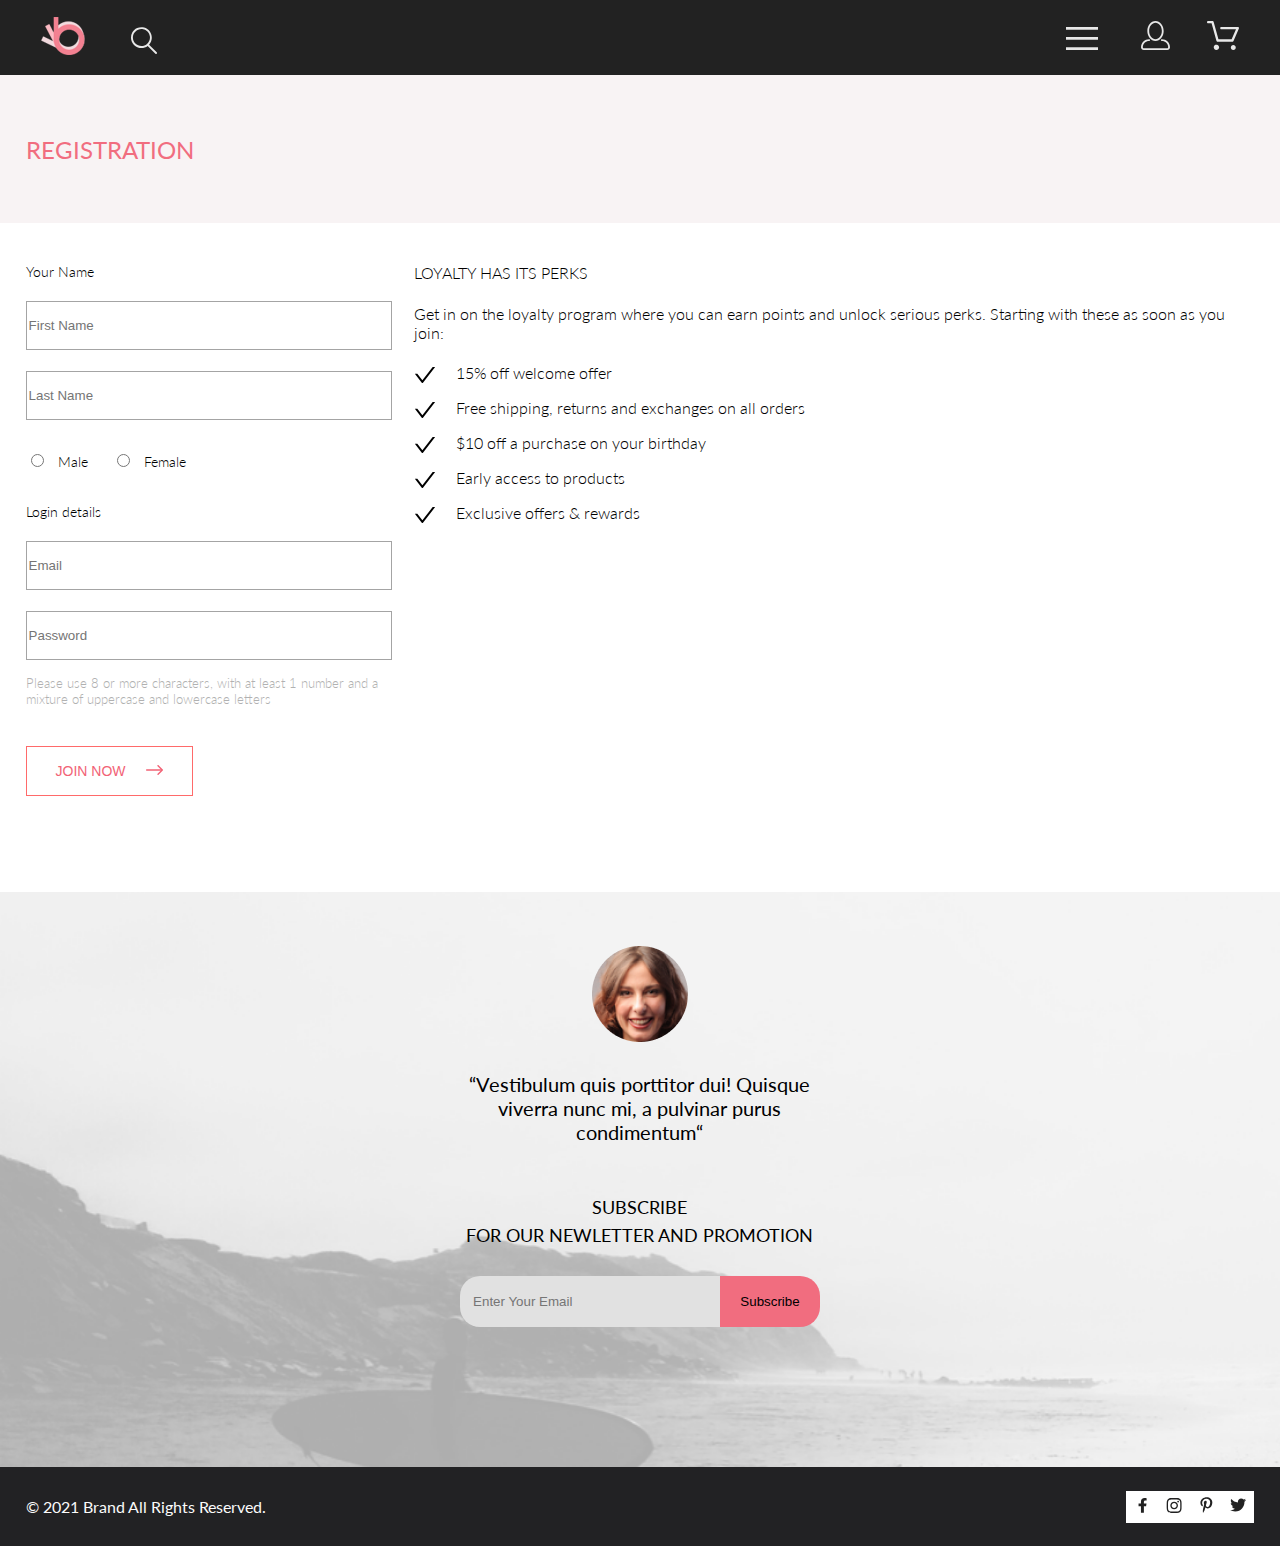
==== commit c6d318f7: "Добавил страницу каталога" ====
--- a/registration.html
+++ b/registration.html
@@ -16,7 +16,7 @@
 <body>
     <header class="header">
         <div class="container header__container">
-            <div>
+            <div class="header__container_left">
                 <a class="header__logo" href="./index.html"><img src="./img/logo.svg" alt="logo" width="44"
                         height="38"></a>
                 <svg width="27" height="28" viewBox="0 0 27 28" fill="none" xmlns="http://www.w3.org/2000/svg">
@@ -25,12 +25,53 @@
                         fill="#E8E8E8" />
                 </svg>
             </div>
-            <div>
+            <div class="header__container_right">
                 <button type="button" class="header__button">
-                    <svg width="32" height="23" viewBox="0 0 32 23" fill="none" xmlns="http://www.w3.org/2000/svg">
+                    <svg class="header__button_img" width="32" height="23" viewBox="0 0 32 23" fill="none"
+                        xmlns="http://www.w3.org/2000/svg">
                         <path d="M0 23V20.31H32V23H0ZM0 12.76V10.07H32V12.76H0ZM0 2.69V0H32V2.69H0Z" fill="#E8E8E8" />
                     </svg>
                 </button>
+                <div class="header__navigation_box">
+                    <nav class="header__navigation">
+                        <button type="button" class="header__navigation__button">
+                            <img src="./img/navigation__button.svg" alt="navigation__button" width="12" height="12">
+                        </button>
+                        <h2 class="header__title">menu</h2>
+                        <ul class="header__navigation-list">
+                            <li class="header__navigation-item">
+                                <a class="header__sub-title" href="./catalog.html">man</a>
+                                <ul class="header__sub-navigation-list">
+                                    <li><a href="#" class="header__sub-navigation-link">Accessories</a></li>
+                                    <li><a href="#" class="header__sub-navigation-link">Bags</a></li>
+                                    <li><a href="#" class="header__sub-navigation-link">Denim</a></li>
+                                    <li><a href="#" class="header__sub-navigation-link">T-Shirts</a></li>
+                                </ul>
+                            </li>
+                            <li class="header__navigation-item">
+                                <a class="header__sub-title" href="#">woman</a>
+                                <ul class="header__sub-navigation-list">
+                                    <li><a href="#" class="header__sub-navigation-link">Accessories</a></li>
+                                    <li><a href="#" class="header__sub-navigation-link">Jackets & Coats</a></li>
+                                    <li><a href="#" class="header__sub-navigation-link">Polos</a></li>
+                                    <li><a href="#" class="header__sub-navigation-link">T-Shirts</a></li>
+                                    <li><a href="#" class="header__sub-navigation-link">Shirts</a></li>
+                                </ul>
+                            </li>
+                            <li class="header__navigation-item">
+                                <a class="header__sub-title" href="#">kids</a>
+                                <ul class="header__sub-navigation-list">
+                                    <li><a href="#" class="header__sub-navigation-link">Accessories</a></li>
+                                    <li><a href="#" class="header__sub-navigation-link">Jackets & Coats</a></li>
+                                    <li><a href="#" class="header__sub-navigation-link">Polos</a></li>
+                                    <li><a href="#" class="header__sub-navigation-link">T-Shirts</a></li>
+                                    <li><a href="#" class="header__sub-navigation-link">Shirts</a></li>
+                                    <li><a href="#" class="header__sub-navigation-link">Bags</a></li>
+                                </ul>
+                            </li>
+                        </ul>
+                    </nav>
+                </div>
                 <a class="header__person" href="#"><svg width="29" height="29" viewBox="0 0 29 29" fill="none"
                         xmlns="http://www.w3.org/2000/svg">
                         <path
@@ -45,44 +86,6 @@
                     </svg></a>
             </div>
         </div>
-        <nav class="header__navigation">
-            <button type="button" class="header__navigation__button">
-                <img src="./img/navigation__button.svg" alt="navigation__button" width="12" height="12">
-            </button>
-            <h2 class="header__title">menu</h2>
-            <ul class="header__navigation-list">
-                <li class="header__navigation-item">
-                    <a class="header__sub-title" href="#">man</a>
-                    <ul class="header__sub-navigation-list">
-                        <li><a href="#" class="header__sub-navigation-link">Accessories</a></li>
-                        <li><a href="#" class="header__sub-navigation-link">Bags</a></li>
-                        <li><a href="#" class="header__sub-navigation-link">Denim</a></li>
-                        <li><a href="#" class="header__sub-navigation-link">T-Shirts</a></li>
-                    </ul>
-                </li>
-                <li class="header__navigation-item">
-                    <a class="header__sub-title" href="#">woman</a>
-                    <ul class="header__sub-navigation-list">
-                        <li><a href="#" class="header__sub-navigation-link">Accessories</a></li>
-                        <li><a href="#" class="header__sub-navigation-link">Jackets & Coats</a></li>
-                        <li><a href="#" class="header__sub-navigation-link">Polos</a></li>
-                        <li><a href="#" class="header__sub-navigation-link">T-Shirts</a></li>
-                        <li><a href="#" class="header__sub-navigation-link">Shirts</a></li>
-                    </ul>
-                </li>
-                <li class="header__navigation-item">
-                    <a class="header__sub-title" href="#">kids</a>
-                    <ul class="header__sub-navigation-list">
-                        <li><a href="#" class="header__sub-navigation-link">Accessories</a></li>
-                        <li><a href="#" class="header__sub-navigation-link">Jackets & Coats</a></li>
-                        <li><a href="#" class="header__sub-navigation-link">Polos</a></li>
-                        <li><a href="#" class="header__sub-navigation-link">T-Shirts</a></li>
-                        <li><a href="#" class="header__sub-navigation-link">Shirts</a></li>
-                        <li><a href="#" class="header__sub-navigation-link">Bags</a></li>
-                    </ul>
-                </li>
-            </ul>
-        </nav>
     </header>
     <main>
         <section class="registration__banner">
--- a/css/style.css
+++ b/css/style.css
@@ -167,15 +167,53 @@
   min-width: auto;
 }
 
-.header__navigation {
+.header__container {
+  display: flex;
+  justify-content: space-between;
+  min-height: 75px;
+  align-items: center;
+}
+
+.header__logo {
+  margin: 0 41px 0 0;
+}
+
+.header__button {
+  background: transparent;
+  border: none;
+  margin: 0 33px 0 0;
+  position: relative;
+}
+
+.header__button:hover + .header__navigation_box,
+.header__button:focus + .header__navigation_box,
+.header__button:active + .header__navigation_box {
+  display: block;
+}
+
+.header__navigation_box {
+  position: absolute;
   display: none;
+  right: 3px;
+  top: 75px;
   height: 764px;
   width: 232px;
+}
+
+.header__navigation_box:hover {
+  display: block;
+}
+
+.header__navigation {
   border-radius: 0px;
   background: #FFFFFF;
-  position: absolute;
-  right: 0px;
   box-shadow: 0 0 12px 2px;
+  height: 764px;
+  width: 232px;
+}
+
+.header__navigation:hover {
+  display: block;
 }
 
 .header__navigation__button {
@@ -191,7 +229,7 @@
   font-weight: 700;
   letter-spacing: 0em;
   text-align: left;
-  margin: 37px 0 24px 34px;
+  padding: 37px 0 24px 34px;
 }
 
 .header__navigation-list {
@@ -225,24 +263,6 @@
   font-weight: 400;
 }
 
-.header__container {
-  display: flex;
-  justify-content: space-between;
-  min-height: 75px;
-  align-items: center;
-}
-
-.header__logo {
-  margin: 0 41px 0 0;
-}
-
-.header__button {
-  background: transparent;
-  border: none;
-  margin: 0 33px 0 0;
-  position: relative;
-}
-
 .header__person {
   margin: 0 33px 0 0;
 }
@@ -287,6 +307,9 @@
   .brand {
     min-height: 363px;
   }
+  .brand__img {
+    display: none;
+  }
 }
 
 .brand__title-container {
@@ -304,7 +327,13 @@
 
 @media (max-width: 767px) {
   .brand__title-container {
-    padding: 0 0 0 83px;
+    padding: 0 25% 0 25%;
+  }
+}
+
+@media (max-width: 376px) {
+  .brand__title-container {
+    padding: 0 0 0 81px;
   }
 }
 
@@ -325,9 +354,17 @@
 
 @media (max-width: 767px) {
   .brand__title {
+    font-size: 33px;
+    line-height: 46px;
+    font-weight: 400;
+  }
+}
+
+@media (max-width: 376px) {
+  .brand__title {
     font-size: 38px;
     line-height: 46px;
-    font-weight: normal;
+    font-weight: 400;
   }
 }
 
@@ -347,6 +384,14 @@
 }
 
 @media (max-width: 767px) {
+  .brand__sub-title {
+    font-size: 20px;
+    line-height: 24px;
+    font-weight: normal;
+  }
+}
+
+@media (max-width: 376px) {
   .brand__sub-title {
     font-size: 20px;
     line-height: 24px;
@@ -850,6 +895,7 @@
   background: #F8F3F4;
   height: 148px;
   align-items: center;
+  justify-content: space-between;
 }
 
 .registration__banner_text {
@@ -860,10 +906,52 @@
   font-weight: 400;
 }
 
+.registration__banner_list {
+  display: flex;
+  text-transform: uppercase;
+}
+
+.registration__banner_text-item {
+  margin: 0 5px 0 5px;
+}
+
+.registration__banner_text-item-link {
+  text-decoration: none;
+  color: #636363;
+  font-size: 14px;
+  line-height: 17px;
+  font-weight: 300;
+}
+
+.registration__banner_text-item-link:hover {
+  color: #F16D7F;
+  font-size: 14px;
+  line-height: 17px;
+  font-weight: 700;
+}
+
 .registration__box {
   display: flex;
   justify-content: space-between;
   margin: 64px 0 0 0;
+}
+
+@media (max-width: 1600px) {
+  .registration__box {
+    margin: 40px 0 0 0;
+  }
+}
+
+@media (max-width: 767px) {
+  .registration__box {
+    display: block;
+  }
+}
+
+@media (max-width: 376px) {
+  .registration__box {
+    display: block;
+  }
 }
 
 .registration__form__area {
@@ -871,6 +959,20 @@
   height: 45px;
   margin-top: 21px;
   border: 1px solid #A4A4A4;
+}
+
+@media (max-width: 767px) {
+  .registration__form__area {
+    width: 358px;
+    height: 44px;
+  }
+}
+
+@media (max-width: 376px) {
+  .registration__form__area {
+    width: 358px;
+    height: 44px;
+  }
 }
 
 .registration__form__male {
@@ -932,6 +1034,41 @@
   margin: 0 0 0 128px;
 }
 
+@media (max-width: 1600px) {
+  .registration__box_info {
+    font-size: 16px;
+    line-height: 19px;
+    font-weight: 300;
+    margin: 0 0 0 22px;
+  }
+}
+
+@media (max-width: 767px) {
+  .registration__box_info {
+    margin: 0 0 96px 0;
+  }
+}
+
+@media (max-width: 376px) {
+  .registration__box_info {
+    margin: 0 0 96px 0;
+  }
+}
+
+.registration__info_title {
+  font-size: 24px;
+  line-height: 29px;
+  font-weight: 300;
+}
+
+@media (max-width: 1600px) {
+  .registration__info_title {
+    font-size: 16px;
+    line-height: 19px;
+    font-weight: 300;
+  }
+}
+
 .registration__info_text {
   margin: 22px 0 21px 0;
 }
@@ -950,4 +1087,154 @@
   left: -41px;
   top: 20%;
 }
+
+.pages {
+  display: flex;
+  align-items: center;
+  flex-direction: column;
+  margin-top: 48px;
+  margin-bottom: 96px;
+}
+
+.pages__navigation {
+  border: 1px solid #EBEBEB;
+  width: 284px;
+  height: 44px;
+  display: flex;
+  align-items: center;
+  justify-content: center;
+}
+
+.pages__list {
+  display: flex;
+  justify-content: space-between;
+}
+
+.pages__item {
+  margin: 0 15px 0 15px;
+  font-size: 16px;
+  line-height: 19px;
+  font-weight: 300;
+}
+
+.pages-link {
+  list-style: none;
+  text-decoration: none;
+  color: #C4C4C4;
+}
+
+.catalog__box {
+  display: flex;
+  justify-content: space-between;
+  align-items: center;
+  margin: 51px 0 65px 0;
+}
+
+.catalog__filter {
+  margin-right: 330px;
+  position: relative;
+}
+
+.catalog__filter_title {
+  text-transform: uppercase;
+  font-size: 14px;
+  line-height: 17px;
+  font-weight: 600;
+}
+
+.catalog__filter_title:hover {
+  color: #EF5B70;
+}
+
+.catalog__filter_title:hover + .catalog__filter_navigation_box,
+.catalog__filter_title:focus + .catalog__filter_navigation_box,
+.catalog__filter_title:active + .catalog__filter_navigation_box {
+  display: block;
+}
+
+.catalog__filter_navigation_box {
+  height: auto;
+  width: 360px;
+  display: none;
+  position: absolute;
+  z-index: 1;
+  background-color: white;
+  top: 0%;
+}
+
+.catalog__filter_navigation_box:hover {
+  display: block;
+}
+
+.catalog__filter_navigation {
+  margin: 16px 16px 16px 16px;
+}
+
+.catalog__filter_navigation_sub-title {
+  text-transform: uppercase;
+  font-size: 14px;
+  line-height: 17px;
+  font-weight: 600;
+  color: #EF5B70;
+  margin-bottom: 16px;
+}
+
+.catalog__filter_navigation-title {
+  display: flex;
+  align-items: center;
+  text-transform: uppercase;
+  font-size: 14px;
+  line-height: 17px;
+  font-weight: 400;
+  width: 327px;
+  height: 37px;
+  border: 2px solid #EBEBEB;
+  margin-bottom: 18px;
+  background: transparent;
+  padding: 0;
+}
+
+.catalog__filter_navigation-title:hover + .catalog__filter_navigation-list,
+.catalog__filter_navigation-title:focus + .catalog__filter_navigation-list,
+.catalog__filter_navigation-title:active + .catalog__filter_navigation-list {
+  display: block;
+}
+
+.catalog__filter_navigation-list {
+  display: none;
+  margin-bottom: 24px;
+}
+
+.catalog__filter_navigation-list:hover {
+  display: block;
+}
+
+.catalog__navigation-link {
+  text-decoration: none;
+  font-size: 14px;
+  line-height: 17px;
+  font-weight: 400;
+  color: #6F6E6E;
+}
+
+.catalog__filter_navigation-item {
+  margin-bottom: 11px;
+}
+
+.catalog__categories {
+  text-transform: uppercase;
+  font-size: 14px;
+  line-height: 17px;
+  font-weight: 400;
+  flex-grow: 1;
+  color: #6F6E6E;
+}
+
+.catalog__categories_list {
+  display: flex;
+}
+
+.catalog__categories_item {
+  margin-right: 48px;
+}
 /*# sourceMappingURL=style.css.map */